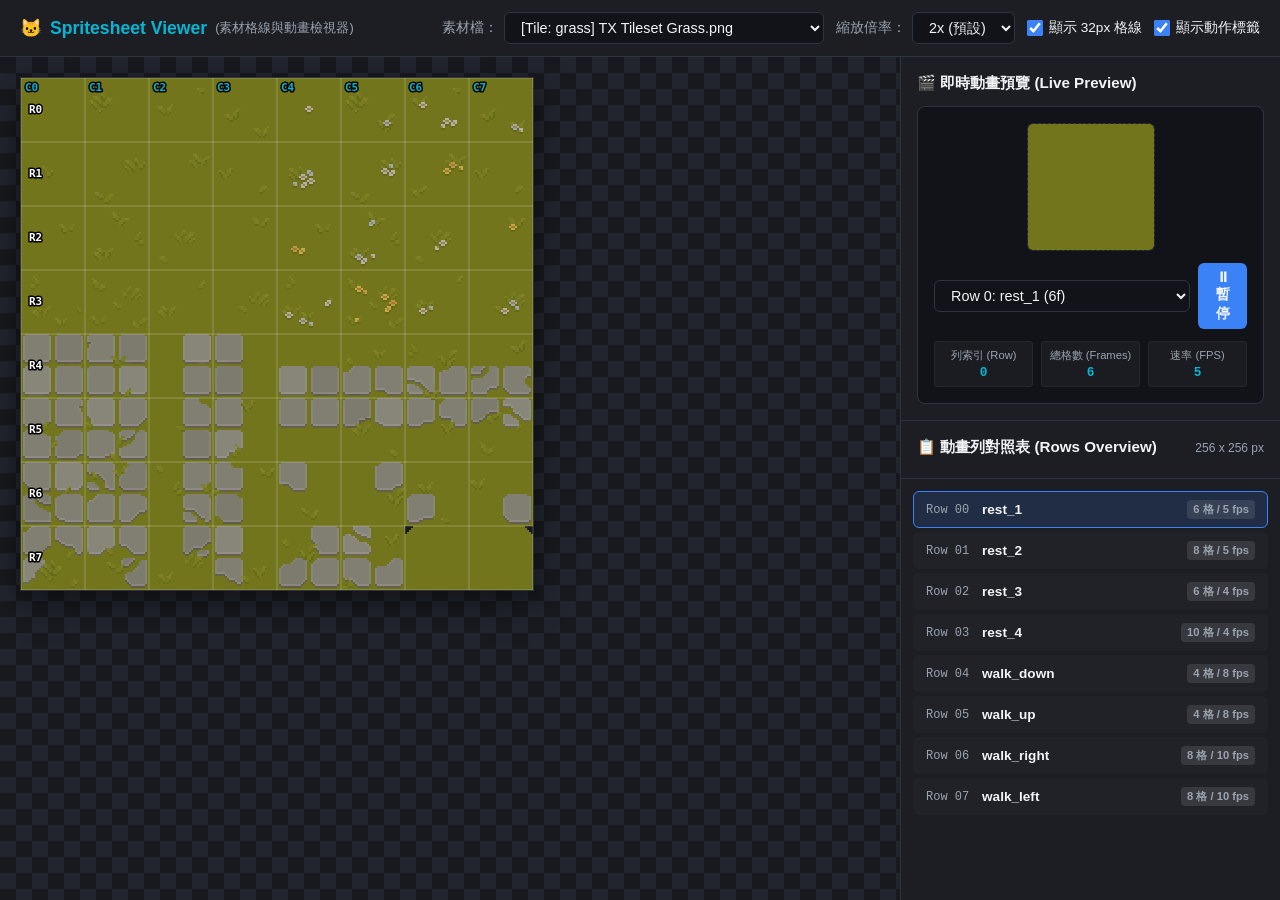
==== tools/spritesheet-viewer.html @ b2f1e725 "feat(階段一+二): 地圖、貓、座號標籤、姿勢階梯 - map.js 決定性地圖產生與繪製（worker: gemini-3.6-flash） - assets.js 素材載入與動畫播放（work" ====
<!DOCTYPE html>
<html lang="zh-TW">
<head>
  <meta charset="UTF-8">
  <meta name="viewport" content="width=device-width, initial-scale=1.0">
  <title>貓咪圖輯與動畫檢視器 (Cat Spritesheet & Animation Viewer)</title>
  <style>
    /* -----------------------------------------------------------------
     * 全局樣式與 CSS 變數定義 (Dark Pixel Theme)
     * ----------------------------------------------------------------- */
    :root {
      --bg-dark: #121318;
      --bg-card: #1c1e24;
      --bg-card-hover: #262932;
      --border-color: #2e3340;
      --primary-color: #3b82f6;
      --primary-hover: #2563eb;
      --accent-color: #06b6d4;
      --danger-color: #ef4444;
      --danger-bg: rgba(239, 68, 68, 0.2);
      --text-main: #f3f4f6;
      --text-muted: #9ca3af;
      --font-mono: 'Fira Code', 'Consolas', 'Courier New', monospace;
    }

    * {
      box-sizing: border-box;
      margin: 0;
      padding: 0;
    }

    body {
      background-color: var(--bg-dark);
      color: var(--text-main);
      font-family: -apple-system, BlinkMacSystemFont, "Segoe UI", Roboto, Helvetica, Arial, sans-serif;
      display: flex;
      flex-direction: column;
      height: 100vh;
      overflow: hidden;
    }

    /* -----------------------------------------------------------------
     * 頂部控制列 (Header Bar)
     * ----------------------------------------------------------------- */
    header {
      background-color: var(--bg-card);
      border-bottom: 1px solid var(--border-color);
      padding: 12px 20px;
      display: flex;
      align-items: center;
      justify-content: space-between;
      gap: 16px;
      flex-wrap: wrap;
      z-index: 10;
    }

    .brand-title {
      font-size: 1.1rem;
      font-weight: 700;
      display: flex;
      align-items: center;
      gap: 8px;
      color: var(--text-main);
    }

    .brand-title span {
      color: var(--accent-color);
    }

    .control-group {
      display: flex;
      align-items: center;
      gap: 12px;
      flex-wrap: wrap;
    }

    label {
      font-size: 0.85rem;
      color: var(--text-muted);
      display: flex;
      align-items: center;
      gap: 6px;
    }

    select, button, input[type="number"] {
      background-color: var(--bg-dark);
      color: var(--text-main);
      border: 1px solid var(--border-color);
      padding: 6px 12px;
      border-radius: 6px;
      font-size: 0.9rem;
      outline: none;
      transition: all 0.2s ease;
    }

    select:focus, button:focus {
      border-color: var(--primary-color);
      box-shadow: 0 0 0 2px rgba(59, 130, 246, 0.3);
    }

    select {
      max-width: 320px;
      cursor: pointer;
    }

    button {
      cursor: pointer;
      background-color: var(--primary-color);
      border: none;
      font-weight: 600;
    }

    button:hover {
      background-color: var(--primary-hover);
    }

    .checkbox-label {
      cursor: pointer;
      user-select: none;
      color: var(--text-main);
    }

    .checkbox-label input {
      accent-color: var(--primary-color);
      width: 16px;
      height: 16px;
      cursor: pointer;
    }

    /* -----------------------------------------------------------------
     * 主要工作區 (Main Layout)
     * ----------------------------------------------------------------- */
    main {
      display: flex;
      flex: 1;
      overflow: hidden;
    }

    /* 左側主 Canvas 檢視區 */
    .viewport {
      flex: 1;
      overflow: auto;
      padding: 20px;
      display: flex;
      flex-direction: column;
      align-items: flex-start;
      position: relative;
      /* 棋盤格背景以凸顯透明區域 */
      background-color: #18191e;
      background-image: 
        linear-gradient(45deg, #22252e 25%, transparent 25%), 
        linear-gradient(-45deg, #22252e 25%, transparent 25%),
        linear-gradient(45deg, transparent 75%, #22252e 75%),
        linear-gradient(-45deg, transparent 75%, #22252e 75%);
      background-size: 32px 32px;
      background-position: 0 0, 0 16px, 16px -16px, -16px 0px;
    }

    #mainCanvas {
      display: block;
      image-rendering: pixelated;
      image-rendering: crisp-edges;
      box-shadow: 0 10px 30px rgba(0, 0, 0, 0.5);
      border: 1px solid var(--border-color);
      background-color: transparent;
    }

    /* 右側側邊欄（即時預覽與列索引清單） */
    .sidebar {
      width: 380px;
      background-color: var(--bg-card);
      border-left: 1px solid var(--border-color);
      display: flex;
      flex-direction: column;
      overflow: hidden;
    }

    .panel-section {
      padding: 16px;
      border-bottom: 1px solid var(--border-color);
    }

    .section-title {
      font-size: 0.95rem;
      font-weight: 700;
      margin-bottom: 12px;
      color: var(--text-main);
      display: flex;
      align-items: center;
      justify-content: space-between;
    }

    /* 即時預覽卡片 */
    .preview-card {
      display: flex;
      flex-direction: column;
      align-items: center;
      gap: 12px;
      background-color: var(--bg-dark);
      padding: 16px;
      border-radius: 8px;
      border: 1px solid var(--border-color);
    }

    #previewCanvas {
      width: 128px;
      height: 128px;
      image-rendering: pixelated;
      image-rendering: crisp-edges;
      background-color: rgba(255, 255, 255, 0.03);
      border: 1px dashed var(--border-color);
      border-radius: 6px;
    }

    .preview-controls {
      display: flex;
      align-items: center;
      gap: 8px;
      width: 100%;
    }

    .preview-controls select {
      flex: 1;
      max-width: none;
    }

    .anim-stats {
      width: 100%;
      display: grid;
      grid-template-columns: repeat(3, 1fr);
      gap: 8px;
      text-align: center;
      font-size: 0.8rem;
    }

    .stat-box {
      background-color: rgba(255, 255, 255, 0.04);
      padding: 6px 4px;
      border-radius: 4px;
      border: 1px solid rgba(255, 255, 255, 0.05);
    }

    .stat-label {
      color: var(--text-muted);
      font-size: 0.7rem;
      margin-bottom: 2px;
    }

    .stat-value {
      font-weight: 700;
      color: var(--accent-color);
      font-family: var(--font-mono);
    }

    .forbidden-warning {
      background-color: var(--danger-bg);
      border: 1px solid var(--danger-color);
      color: #fca5a5;
      padding: 8px 12px;
      border-radius: 6px;
      font-size: 0.8rem;
      width: 100%;
      display: none;
      align-items: center;
      gap: 6px;
    }

    /* 列表清單 */
    .row-list-container {
      flex: 1;
      overflow-y: auto;
      padding: 12px;
    }

    .row-item {
      display: flex;
      align-items: center;
      justify-content: space-between;
      padding: 8px 12px;
      border-radius: 6px;
      margin-bottom: 4px;
      cursor: pointer;
      font-size: 0.85rem;
      background-color: rgba(255, 255, 255, 0.02);
      border: 1px solid transparent;
      transition: all 0.15s ease;
    }

    .row-item:hover {
      background-color: var(--bg-card-hover);
      border-color: var(--border-color);
    }

    .row-item.selected {
      border-color: var(--primary-color);
      background-color: rgba(59, 130, 246, 0.15);
    }

    .row-item.forbidden {
      background-color: rgba(239, 68, 68, 0.08);
      border-color: rgba(239, 68, 68, 0.2);
    }

    .row-item.forbidden:hover {
      background-color: rgba(239, 68, 68, 0.15);
    }

    .row-meta {
      display: flex;
      align-items: center;
      gap: 8px;
    }

    .row-num {
      font-family: var(--font-mono);
      color: var(--text-muted);
      font-size: 0.75rem;
      min-width: 48px;
    }

    .row-name {
      font-weight: 600;
    }

    .badge {
      font-size: 0.7rem;
      padding: 2px 6px;
      border-radius: 4px;
      font-weight: 600;
    }

    .badge-danger {
      background-color: var(--danger-color);
      color: white;
    }

    .badge-normal {
      background-color: rgba(255, 255, 255, 0.1);
      color: var(--text-muted);
    }
  </style>
</head>
<body>

  <!-- 頂部控制欄 -->
  <header>
    <div class="brand-title">
      🐱 <span>Spritesheet Viewer</span>
      <span style="font-size: 0.8rem; font-weight: normal; color: var(--text-muted);">(素材格線與動畫檢視器)</span>
    </div>

    <div class="control-group">
      <label>
        素材檔：
        <select id="assetSelect">
          <!-- 由 JS 自動填入 CAT_SKINS 與 TILE_ASSETS -->
        </select>
      </label>

      <label>
        縮放倍率：
        <select id="scaleSelect">
          <option value="1">1x</option>
          <option value="2" selected>2x (預設)</option>
          <option value="3">3x</option>
          <option value="4">4x</option>
        </select>
      </label>

      <label class="checkbox-label">
        <input type="checkbox" id="showGridCheck" checked>
        顯示 32px 格線
      </label>

      <label class="checkbox-label">
        <input type="checkbox" id="showLabelsCheck" checked>
        顯示動作標籤
      </label>
    </div>
  </header>

  <!-- 主要工作區 -->
  <main>
    <!-- 左側主圖像與格線 Context -->
    <div class="viewport" id="viewport">
      <canvas id="mainCanvas"></canvas>
    </div>

    <!-- 右側側邊欄 (Live Preview & Row Inspector) -->
    <div class="sidebar">
      <div class="panel-section">
        <div class="section-title">
          🎬 即時動畫預覽 (Live Preview)
        </div>

        <div class="preview-card">
          <canvas id="previewCanvas" width="128" height="128"></canvas>

          <div class="preview-controls">
            <select id="animSelect">
              <!-- 由 JS 填入 CAT_ANIMS -->
            </select>
            <button id="playPauseBtn">⏸ 暫停</button>
          </div>

          <div class="anim-stats">
            <div class="stat-box">
              <div class="stat-label">列索引 (Row)</div>
              <div class="stat-value" id="statRow">0</div>
            </div>
            <div class="stat-box">
              <div class="stat-label">總格數 (Frames)</div>
              <div class="stat-value" id="statFrames">6</div>
            </div>
            <div class="stat-box">
              <div class="stat-label">速率 (FPS)</div>
              <div class="stat-value" id="statFps">5</div>
            </div>
          </div>

          <div class="forbidden-warning" id="forbiddenWarning">
            ⚠️ 警告：此動作屬於【禁用清單】（睡覺 / 哈氣 / 昏倒 / 攻擊），安全機制禁止在遊戲中調用。
          </div>
        </div>
      </div>

      <!-- 貓咪動畫列索引對照清單 -->
      <div class="panel-section" style="padding-bottom: 8px;">
        <div class="section-title">
          📋 動畫列對照表 (Rows Overview)
          <span style="font-size: 0.75rem; font-weight: normal; color: var(--text-muted);" id="assetDims">352 x 1696</span>
        </div>
      </div>

      <div class="row-list-container" id="rowList">
        <!-- 由 JS 產生 53 列對照項目 -->
      </div>
    </div>
  </main>

  <!-- 載入專案公用腳本 -->
  <script src="../js/config.js"></script>
  <script src="../js/anims.js"></script>

  <script>
    /* =====================================================================
     * spritesheet-viewer.html 介面邏輯腳本
     * ===================================================================== */

    // 全局控制變數
    let currentImage = null;
    let currentScale = 2;
    let isPlaying = true;

    // 即時預覽動畫狀態
    let previewState = {
      name: 'rest_1',
      frame: 0,
      elapsed: 0
    };
    let lastAnimTime = performance.now();

    // DOM 元素引用
    const assetSelect = document.getElementById('assetSelect');
    const scaleSelect = document.getElementById('scaleSelect');
    const showGridCheck = document.getElementById('showGridCheck');
    const showLabelsCheck = document.getElementById('showLabelsCheck');
    const mainCanvas = document.getElementById('mainCanvas');
    const mainCtx = mainCanvas.getContext('2d');

    const previewCanvas = document.getElementById('previewCanvas');
    const previewCtx = previewCanvas.getContext('2d');
    const animSelect = document.getElementById('animSelect');
    const playPauseBtn = document.getElementById('playPauseBtn');
    const statRow = document.getElementById('statRow');
    const statFrames = document.getElementById('statFrames');
    const statFps = document.getElementById('statFps');
    const forbiddenWarning = document.getElementById('forbiddenWarning');
    const rowList = document.getElementById('rowList');
    const assetDims = document.getElementById('assetDims');

    // 建立 row -> animInfo 快速對照 map
    const rowToAnimMap = {};
    if (typeof CAT_ANIMS !== 'undefined') {
      for (const [name, info] of Object.entries(CAT_ANIMS)) {
        const isForbidden = typeof FORBIDDEN_ANIMS !== 'undefined' && FORBIDDEN_ANIMS.has(name);
        rowToAnimMap[info.row] = {
          name: name,
          row: info.row,
          frames: info.frames,
          fps: info.fps,
          isForbidden: isForbidden
        };
      }
    }

    /**
     * 初始化下拉選單選單項目
     */
    function initDropdowns() {
      assetSelect.innerHTML = '';

      // 1. 貓咪外觀素材 (CAT_SKINS)
      if (typeof CAT_SKINS !== 'undefined' && Array.isArray(CAT_SKINS)) {
        const catGroup = document.createElement('optgroup');
        catGroup.label = '🐱 貓咪造型 (CAT_SKINS)';
        CAT_SKINS.forEach((path, idx) => {
          const opt = document.createElement('option');
          opt.value = path;
          opt.textContent = `[Cat ${idx + 1}] ${path.split('/').pop()}`;
          catGroup.appendChild(opt);
        });
        assetSelect.appendChild(catGroup);
      }

      // 2. 地圖素材 (TILE_ASSETS)
      if (typeof TILE_ASSETS !== 'undefined') {
        const tileGroup = document.createElement('optgroup');
        tileGroup.label = '🗺️ 地圖素材 (TILE_ASSETS)';
        for (const [key, path] of Object.entries(TILE_ASSETS)) {
          const opt = document.createElement('option');
          opt.value = path;
          opt.textContent = `[Tile: ${key}] ${path.split('/').pop()}`;
          tileGroup.appendChild(opt);
        }
        assetSelect.appendChild(tileGroup);
      }

      // 3. 動畫選擇選單 (animSelect)
      animSelect.innerHTML = '';
      if (typeof CAT_ANIMS !== 'undefined') {
        for (const [name, info] of Object.entries(CAT_ANIMS)) {
          const opt = document.createElement('option');
          opt.value = name;
          const isForbidden = FORBIDDEN_ANIMS.has(name);
          opt.textContent = `${isForbidden ? '⛔ ' : ''}Row ${info.row}: ${name} (${info.frames}f)`;
          if (isForbidden) {
            opt.style.color = '#ef4444';
          }
          animSelect.appendChild(opt);
        }
      }
    }

    /**
     * 載入選取的圖片
     */
    function loadSelectedAsset() {
      const path = assetSelect.value;
      if (!path) return;

      const img = new Image();
      img.onload = () => {
        currentImage = img;
        assetDims.textContent = `${img.width} x ${img.height} px`;
        renderMainCanvas();
        renderRowList();
      };
      img.onerror = () => {
        alert(`無法載入圖片：${path}`);
      };
      img.src = '../' + path; // 相對於 tools/ 目錄
    }

    /**
     * 繪製主 Canvas（PNG + 格線 + 列/欄標籤 + 禁用標記）
     */
    function renderMainCanvas() {
      if (!currentImage) return;

      const scale = currentScale;
      const w = currentImage.width;
      const h = currentImage.height;
      const cellSize = 32 * scale;
      const cols = Math.floor(w / 32);
      const rows = Math.floor(h / 32);

      mainCanvas.width = w * scale;
      mainCanvas.height = h * scale;

      mainCtx.imageSmoothingEnabled = false;

      // 1. 繪製 PNG 圖像（放大倍率）
      mainCtx.drawImage(currentImage, 0, 0, w * scale, h * scale);

      // 2. 判斷是否為貓咪 Spritesheet（可進行動畫列標註）
      const isCatSheet = (w === 352 && h === 1696) || rows === 53;

      // 3. 繪製禁用列的紅框背景 overlay
      if (isCatSheet) {
        for (let r = 0; r < rows; r++) {
          const animInfo = rowToAnimMap[r];
          if (animInfo && animInfo.isForbidden) {
            mainCtx.fillStyle = 'rgba(239, 68, 68, 0.25)';
            mainCtx.fillRect(0, r * cellSize, w * scale, cellSize);

            // 繪製紅色的邊框線
            mainCtx.strokeStyle = 'rgba(239, 68, 68, 0.6)';
            mainCtx.lineWidth = 1;
            mainCtx.strokeRect(0, r * cellSize, w * scale, cellSize);
          }
        }
      }

      // 4. 繪製 32px (縮放後) 格線
      if (showGridCheck.checked) {
        mainCtx.strokeStyle = 'rgba(255, 255, 255, 0.25)';
        mainCtx.lineWidth = 1;

        // 垂直線
        for (let c = 0; c <= cols; c++) {
          const x = c * cellSize;
          mainCtx.beginPath();
          mainCtx.moveTo(x, 0);
          mainCtx.lineTo(x, h * scale);
          mainCtx.stroke();
        }

        // 水平線
        for (let r = 0; r <= rows; r++) {
          const y = r * cellSize;
          mainCtx.beginPath();
          mainCtx.moveTo(0, y);
          mainCtx.lineTo(w * scale, y);
          mainCtx.stroke();
        }
      }

      // 5. 繪製欄號 (Col numbers) 與列標籤 (Row Labels)
      if (showLabelsCheck.checked) {
        mainCtx.font = `bold ${Math.max(11, 10 * (scale / 2))}px monospace`;
        mainCtx.textBaseline = 'middle';

        // 頂部欄號 Header
        for (let c = 0; c < cols; c++) {
          const x = c * cellSize + 4;
          const y = 10;
          drawStrokedText(mainCtx, `C${c}`, x, y, '#06b6d4');
        }

        // 左側列標籤 Header
        for (let r = 0; r < rows; r++) {
          const y = r * cellSize + cellSize / 2;
          const animInfo = rowToAnimMap[r];

          let text = `R${r}`;
          let color = '#ffffff';

          if (isCatSheet && animInfo) {
            text = `R${r}: ${animInfo.name} (${animInfo.frames}f)`;
            if (animInfo.isForbidden) {
              text = `⛔ R${r}: ${animInfo.name} [禁用]`;
              color = '#f87171';
            }
          }

          drawStrokedText(mainCtx, text, 8, y, color);
        }
      }
    }

    /**
     * 繪製帶有黑色輪廓外線的文字，確保在任何圖形上都清晰可讀
     */
    function drawStrokedText(ctx, text, x, y, fillColor) {
      ctx.strokeStyle = '#000000';
      ctx.lineWidth = 3;
      ctx.lineJoin = 'round';
      ctx.strokeText(text, x, y);
      ctx.fillStyle = fillColor;
      ctx.fillText(text, x, y);
    }

    /**
     * 渲染右側 53 列對照表
     */
    function renderRowList() {
      rowList.innerHTML = '';
      const totalRows = currentImage ? Math.floor(currentImage.height / 32) : 53;

      for (let r = 0; r < totalRows; r++) {
        const animInfo = rowToAnimMap[r];
        const item = document.createElement('div');
        item.className = 'row-item';

        if (animInfo && animInfo.isForbidden) {
          item.classList.add('forbidden');
        }

        if (previewState.name === (animInfo ? animInfo.name : '')) {
          item.classList.add('selected');
        }

        const leftMeta = document.createElement('div');
        leftMeta.className = 'row-meta';

        const rowNum = document.createElement('span');
        rowNum.className = 'row-num';
        rowNum.textContent = `Row ${r.toString().padStart(2, '0')}`;

        const rowName = document.createElement('span');
        rowName.className = 'row-name';
        rowName.textContent = animInfo ? animInfo.name : `Tile row ${r}`;

        leftMeta.appendChild(rowNum);
        leftMeta.appendChild(rowName);

        const badge = document.createElement('span');
        badge.className = 'badge';

        if (animInfo) {
          if (animInfo.isForbidden) {
            badge.className += ' badge-danger';
            badge.textContent = '⛔ 禁用';
          } else {
            badge.className += ' badge-normal';
            badge.textContent = `${animInfo.frames} 格 / ${animInfo.fps} fps`;
          }
        }

        item.appendChild(leftMeta);
        item.appendChild(badge);

        // 點擊列表項目即可在 Live Preview 中播放該動畫
        item.addEventListener('click', () => {
          if (animInfo) {
            selectAnimation(animInfo.name);
          }
        });

        rowList.appendChild(item);
      }
    }

    /**
     * 切換當前預覽的動畫名稱
     */
    function selectAnimation(animName) {
      if (!CAT_ANIMS[animName]) return;
      previewState.name = animName;
      previewState.frame = 0;
      previewState.elapsed = 0;
      animSelect.value = animName;
      updateAnimStats();
      renderRowList();
    }

    /**
     * 更新動畫數據狀態顯示
     */
    function updateAnimStats() {
      const anim = CAT_ANIMS[previewState.name];
      if (!anim) return;

      statRow.textContent = anim.row;
      statFrames.textContent = anim.frames;
      statFps.textContent = anim.fps;

      const isForbidden = FORBIDDEN_ANIMS.has(previewState.name);
      forbiddenWarning.style.display = isForbidden ? 'flex' : 'none';
    }

    /**
     * 即時預覽 Loop (requestAnimationFrame)
     */
    function previewLoop(timestamp) {
      const dt = (timestamp - lastAnimTime) / 1000;
      lastAnimTime = timestamp;

      if (isPlaying && currentImage) {
        const anim = CAT_ANIMS[previewState.name];
        if (anim && anim.fps > 0) {
          previewState.elapsed += dt;
          const frameDuration = 1 / anim.fps;
          while (previewState.elapsed >= frameDuration) {
            previewState.elapsed -= frameDuration;
            previewState.frame = (previewState.frame + 1) % anim.frames;
          }
        }
      }

      renderPreviewFrame();
      requestAnimationFrame(previewLoop);
    }

    /**
     * 繪製單影格至 Live Preview Canvas (4x 放大)
     */
    function renderPreviewFrame() {
      previewCtx.clearRect(0, 0, previewCanvas.width, previewCanvas.height);
      previewCtx.imageSmoothingEnabled = false;

      if (!currentImage) return;

      const anim = CAT_ANIMS[previewState.name] || CAT_ANIMS.rest_1;
      const row = anim.row;
      const frame = previewState.frame % anim.frames;

      // 繪製中央 32x32 影格 (放大 4 倍至 128x128)
      previewCtx.drawImage(
        currentImage,
        frame * 32, row * 32, 32, 32,
        0, 0, 128, 128
      );
    }

    // -----------------------------------------------------------------
    // 事件監聽綁定
    // -----------------------------------------------------------------
    assetSelect.addEventListener('change', loadSelectedAsset);

    scaleSelect.addEventListener('change', (e) => {
      currentScale = parseInt(e.target.value, 10);
      renderMainCanvas();
    });

    showGridCheck.addEventListener('change', renderMainCanvas);
    showLabelsCheck.addEventListener('change', renderMainCanvas);

    animSelect.addEventListener('change', (e) => {
      selectAnimation(e.target.value);
    });

    playPauseBtn.addEventListener('click', () => {
      isPlaying = !isPlaying;
      playPauseBtn.textContent = isPlaying ? '⏸ 暫停' : '▶ 播放';
    });

    // -----------------------------------------------------------------
    // 初始化執行
    // -----------------------------------------------------------------
    initDropdowns();
    loadSelectedAsset();
    updateAnimStats();
    requestAnimationFrame(previewLoop);

  </script>
</body>
</html>
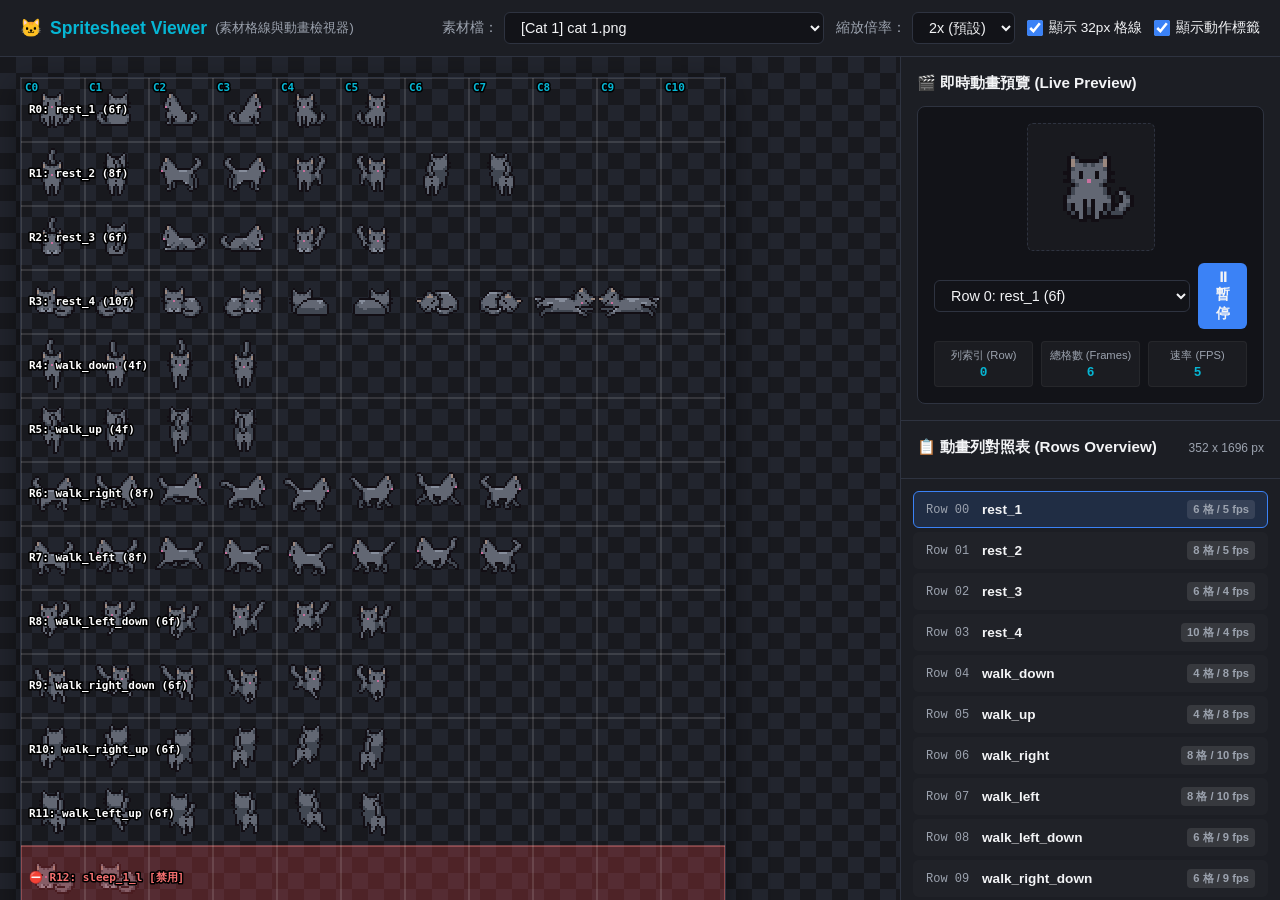
==== commit 4546368e: "chore: 精簡素材、補上授權標示，準備轉為公開 移除未使用的素材（本地與版控）： - Sprout Lands UI Pack 完整移除。程式從未載入它的任何檔案（只有 CSS   取樣過色碼），" ====
--- a/tools/spritesheet-viewer.html
+++ b/tools/spritesheet-viewer.html
@@ -353,7 +353,7 @@
       <label>
         素材檔：
         <select id="assetSelect">
-          <!-- 由 JS 自動填入 CAT_SKINS 與 TILE_ASSETS -->
+          <!-- 由 JS 自動填入 CAT_BASES / CAT_ACCESSORIES 與 TILE_ASSETS -->
         </select>
       </label>
 
@@ -500,10 +500,15 @@
     function initDropdowns() {
       assetSelect.innerHTML = '';
 
-      // 1. 貓咪外觀素材 (CAT_SKINS)
-      if (typeof CAT_SKINS !== 'undefined' && Array.isArray(CAT_SKINS)) {
+      // 1. 貓咪外觀素材（基底毛色 + 配件圖層）
+      //    早期版本這裡叫 CAT_SKINS，後來確認配件包只有配件圖層、
+      //    必須疊在基底貓上面畫，才拆成兩個清單。
+      const CAT_SKINS = []
+        .concat(typeof CAT_BASES !== 'undefined' ? CAT_BASES : [])
+        .concat(typeof CAT_ACCESSORIES !== 'undefined' ? CAT_ACCESSORIES : []);
+      if (CAT_SKINS.length) {
         const catGroup = document.createElement('optgroup');
-        catGroup.label = '🐱 貓咪造型 (CAT_SKINS)';
+        catGroup.label = '🐱 貓咪造型（基底 + 配件）';
         CAT_SKINS.forEach((path, idx) => {
           const opt = document.createElement('option');
           opt.value = path;
